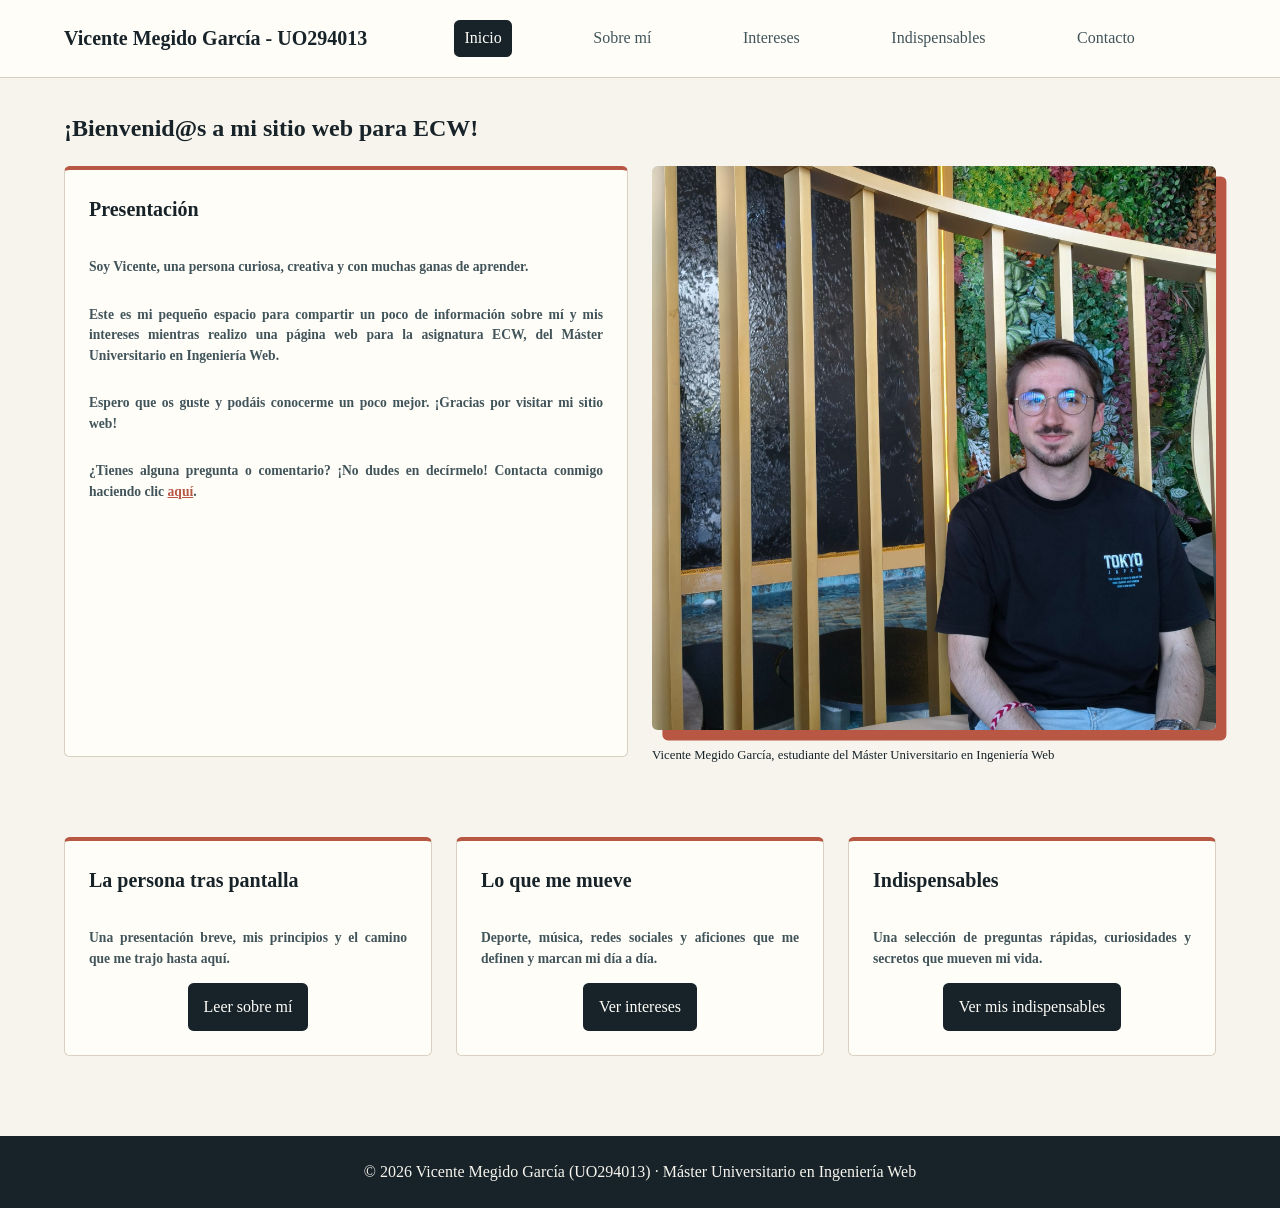
==== index.html @ 80faa1dd "first commit" ====
<!DOCTYPE html>
<html lang="es">
    <head>
        <meta charset="utf-8">
        <meta name="author" content="Vicente Megido García (UO294013)">
        <meta name="description" content="Sitio web personal de UO294013, estudiante del Máster Universitario en Ingeniería Web.">
        <meta name="keywords" content="ingeniería web, portfolio, sitio personal">
        <meta name="viewport" content="width=device-width, initial-scale=1.0">
        <title>Inicio | Vicente Megido García</title>
        <link rel="icon" type="image/x-icon" href="multimedia/favicon.ico">
        <link rel="stylesheet" href="estilos/layout.css">
        <link rel="stylesheet" href="estilos/estilo.css">
    </head>
    <body>
        <header>
            <h1>Vicente Megido García - UO294013</h1>
            <nav aria-label="Navegación principal">
                <a href="index.html" aria-current="page">Inicio</a>
                <a href="sobre-mi.html">Sobre mí</a>
                <a href="intereses.html">Intereses</a>
                <a href="indispensables.html">Indispensables</a>
                <a href="contacto.html">Contacto</a>
            </nav>
        </header>
        <main>
            <h2>¡Bienvenid@s a mi sitio web para ECW!</h2>
            <section aria-label="Presentación">
                <article>
                    <h3>Presentación</h3>
                    <p>Soy Vicente, una persona curiosa, creativa y con muchas ganas de aprender.</p>
                    <p>Este es mi pequeño espacio para compartir un poco de información sobre mí y mis intereses mientras realizo una página web para la asignatura ECW, del Máster Universitario en Ingeniería Web.</p>
                    <p>Espero que os guste y podáis conocerme un poco mejor. ¡Gracias por visitar mi sitio web!</p>
                    <p>¿Tienes alguna pregunta o comentario? ¡No dudes en decírmelo! Contacta conmigo haciendo clic <a href="contacto.html">aquí</a>.</p>
                </article>
                <figure>
                    <img src="multimedia/vicente.jpg" alt="Yo, Vicente Megido García, creador de este sitio web">
                    <figcaption>Vicente Megido García, estudiante del Máster Universitario en Ingeniería Web</figcaption>
                </figure>
            </section>
            <section aria-label="Secciones del sitio">
                <article>
                    <h3>La persona tras pantalla</h3>
                    <p>Una presentación breve, mis principios y el camino que me trajo hasta aquí.</p>
                    <a href="sobre-mi.html">Leer sobre mí</a>
                </article>
                <article>
                    <h3>Lo que me mueve</h3>
                    <p>Deporte, música, redes sociales y aficiones que me definen y marcan mi día a día.</p>
                    <a href="intereses.html">Ver intereses</a>
                </article>
                <article>
                    <h3>Indispensables</h3>
                    <p>Una selección de preguntas rápidas, curiosidades y secretos que mueven mi vida.</p>
                    <a href="indispensables.html">Ver mis indispensables</a>
                </article>
            </section>
        </main>
        <footer>
            <p>&copy; 2026 Vicente Megido García (UO294013) · Máster Universitario en Ingeniería Web</p>
        </footer>
    </body>
</html>
---- estilos/layout.css ----
/*
 * Estructura de mi sitio personal.
 * HTML5 + CSS3 puro. 
 * Se utiliza Flexbox para los flujos de una dimensión.
 * Las medidas de tamaño y espacio son relativas: rem, % y fr.
*/

/* Especificidad 000 | 001 | 001 */
*,
*::before,
*::after {
    box-sizing: border-box;
}

/* Especificidad 001 */
html {
    min-width: 20rem;
}

/* Especificidad 001 */
body {
    display: flex;
    flex-direction: column;
    min-height: 100vh;
}

/* Especificidad 002 */
body > header {
    display: flex;
    flex-wrap: wrap;
    align-items: center;
    justify-content: space-evenly;
}

/* Especificidad 003 */
body > header nav {
    display: flex;
    flex: 1 1 30rem;
    flex-wrap: wrap;
    justify-content: space-evenly;
}

/* Especificidad 002 */
nav a {
    display: block;
}

/* Especificidad 001 | 001 | 001 */
h1,
h2,
h3 {
    justify-self: center;
}

/* Especificidad 011 */
ul[aria-label] {
    display: flex;
    flex-wrap: wrap;
}

/* Especificidad 004 */
body > header nav ul {
    display: flex;
    flex-wrap: wrap;
    justify-content: flex-end;
}

/* Especificidad 001 */
main {
    flex: 1;
    width: min(100% - 2rem, 72rem);
}

/* Especificidad 002 */
main > section {
    display: flex;
    flex-wrap: wrap;
    align-items: stretch;
}

/* Especificidad 003 | 003 */
main > section > article,
main > section > figure {
    flex: 1 1 18rem;
    min-width: 0;
}

/* Especificidad 011 */
ul[aria-label] {
    justify-content: space-evenly;
}

/* Especificidad 001 */
label {
    display: block;
}

/* Especificidad 002 */
figure img {
    width: 100%;
}

/* Especificidad 001 */
figcaption {
    justify-self: center;
}

/* Especificidad 001 | 001 */
input,
textarea {
    width: 100%;
    max-height: 20rem;
}

/* Especificidad 001 */
textarea {
    min-height: 9rem;
}

/* Especificidad 003 */
main > section > article {
    display: flex;
    flex-direction: column;
}

/* Especificidad 004 */
main > section > article > a,
button {
    display: inline-block;
    align-self: center;
}

/* Especificidad 004 */
main > section > article > p {
    text-align: justify;
}

/* Especificidad 001 | 001 */
img,
video {
    display: block;
    max-width: 100%;
    height: auto;
}

/* Especificidad 001 */
video,
audio {
    width: 100%;
}

/* Especificidad 001 */
form {
    display: flex;
    flex-direction: column;
    flex-wrap: wrap;
}

/* Especificidad 002 */
form > p {
    flex: 1 1 18rem;
}

/* Especificidad 012 */
form > p:last-child {
    flex-basis: 100%;
}

/* Especificidad 001 */
footer {
    display: flex;
    justify-content: center;
}
---- estilos/estilo.css ----
/*
 * Tema común del sitio personal.
 * Paleta: tinta #172329 sobre papel #f7f4ed (contraste aproximado 13:1).
 * No se utilizan clases ni identificadores: la cascada parte de HTML5.
*/

/* Especificidad 010 */
:root {
    --tinta: #172329;
    --texto-secundario: #41545a;
    --papel: #f7f4ed;
    --blanco: #fffdf8;
    --coral: #b75744;
    --borde: #d8d0c1;
    --espacio: 1.5rem;
    --radio: .35rem;
}

/* Especificidad 001 */
html {
    font-size: 100%;
    scroll-behavior: smooth;
}

/* Especificidad 001 */
body {
    margin: 0;
    background: var(--papel);
    color: var(--tinta);
    font-family: Georgia, "Times New Roman", sans-serif;
    line-height: 1.5;
}

/* Especificidad 001 */
a {
    color: var(--coral);
    background: var(--blanco);
}

/* Especificidad 011 */
a:hover {
    color: var(--tinta);
    background: var(--blanco);
}

/* Especificidad 002 */
body > header {
    gap: 1rem;
    padding: 1.25rem max(1rem, calc((100% - 72rem) / 2));
    border-bottom: 1px solid var(--borde);
    background: var(--blanco);
    color: var(--tinta);
}

/* Especificidad 003 */
body > header h1 {
    margin: 0;
    font-size: clamp(1rem, 1.25rem, 1.75rem);
}

/* Especificidad 004 */
body > header h1 a {
    color: var(--tinta);
    background-color: var(--blanco);
    text-decoration: none;
}

/* Especificidad 004 */
body > header nav ul {
    gap: .5rem;
    margin: 0;
    padding: 0;
    list-style: none;
}

/* Especificidad 002 */
nav a {
    padding: .4rem .65rem;
    border-radius: var(--radio);
    color: var(--texto-secundario);
    background: var(--blanco);
    text-decoration: none;
}

/* Especificidad 012 | 012 | 012 */
nav a:hover,
nav a:focus-visible,
nav a[aria-current="page"] {
    background: var(--tinta);
    color: var(--blanco);
}

/* Especificidad 001 | 001 | 001 */
h1,
h2,
h3 {
    line-height: 1.5;
}

/* Especificidad 001 */
main {
    margin-inline: auto;
    padding-block: 2rem 3rem;
}

/* Especificidad 002 */
main > h1 {
    margin-block: 0 2rem;
    font-size: clamp(1.75rem, 2rem, 2.5rem);
}

/* Especificidad 001 */
h2 {
    margin-top: 0;
    font-size: clamp(1.25rem, 1.5rem, 2rem);
}

/* Especificidad 001 */
h3 {
    margin-top: 0;
    font-size: 1.25rem;
}

/* Especificidad 002 */
main > section {
    gap: 1.5rem;
}

/* Especificidad 003 */
main > section + section {
    margin-top: 3rem;
}

/* Especificidad 004 */
main > section > article > a {
    margin-top: auto;
}

/* Especificidad 004 */
main > section > article > p {
    color: var(--texto-secundario);
    background: var(--blanco);
    font-size: .85rem;
    font-weight: 700;
}

/* Especificidad 001 */
figure {
    margin: 0;
}

/* Especificidad 002 | 001 */
figure img,
video {
    border-radius: var(--radio);
    box-shadow: .65rem .65rem 0 var(--coral);
}

/* Especificidad 001 */
figcaption {
    margin-top: 1rem;
    margin-bottom: 1.5rem;
    font-size: .8rem;
}

/* Especificidad 003 */
main > section > article {
    margin-bottom: 2rem;
    padding: var(--espacio);
    border-left: 1px solid var(--borde);
    border-right: 1px solid var(--borde);
    border-bottom: 1px solid var(--borde);
    border-top: .3rem solid var(--coral);
    border-radius: var(--radio);
    background: var(--blanco);
    color: var(--tinta);
}

/* Especificidad 004 | 001 */
main > section > article > a,
button {
    padding: .75rem 1rem;
    border: 0;
    border-radius: var(--radio);
    background: var(--tinta);
    color: var(--blanco);
    font: inherit;
    text-decoration: none;
    cursor: pointer;
}

/* Especificidad 014 | 014 | 011 | 011 */
main > section > article > a:hover,
main > section > article > a:focus-visible,
button:hover,
button:focus-visible {
    background: var(--coral);
    color: var(--tinta);
}

/* Especificidad 011 */
ul[aria-label] {
    gap: .5rem;
    padding: 0;
    list-style: none;
}

/* Especificidad 012 */
ul[aria-label] li {
    padding: .25rem .6rem;
    border: 1px solid var(--tinta);
    border-radius: 99rem;
    font-size: .9rem;
}

/* Especificidad 001 */
form {
    margin-bottom: 2rem;
    padding: var(--espacio);
    border: 1px solid var(--borde);
    border-radius: var(--radio);
    background: var(--blanco);
    color: var(--tinta);
    gap: 1rem;
}

/* Especificidad 002 */
form > p {
    margin: 0;
}

/* Especificidad 001 */
label {
    font-weight: 700;
}

/* Especificidad 001 | 001 */
input,
textarea {
    margin-top: .35rem;
    padding: .75rem;
    border: 1px solid var(--borde);
    border-radius: var(--radio);
    background: var(--blanco);
    color: var(--tinta);
    font: inherit;
}

/* Especificidad 001 */
textarea {
    resize: vertical;
}

/* Especificidad 001 */
footer {
    margin-top: auto;
    padding: 1.5rem max(1rem, calc((100% - 72rem) / 2));
    background: var(--tinta);
    color: var(--papel);
}

/* Especificidad 002 */
footer p {
    margin: 0;
}

/* Especificidad 010 */
:focus-visible {
    outline: .2rem solid var(--coral);
    outline-offset: .2rem;
}
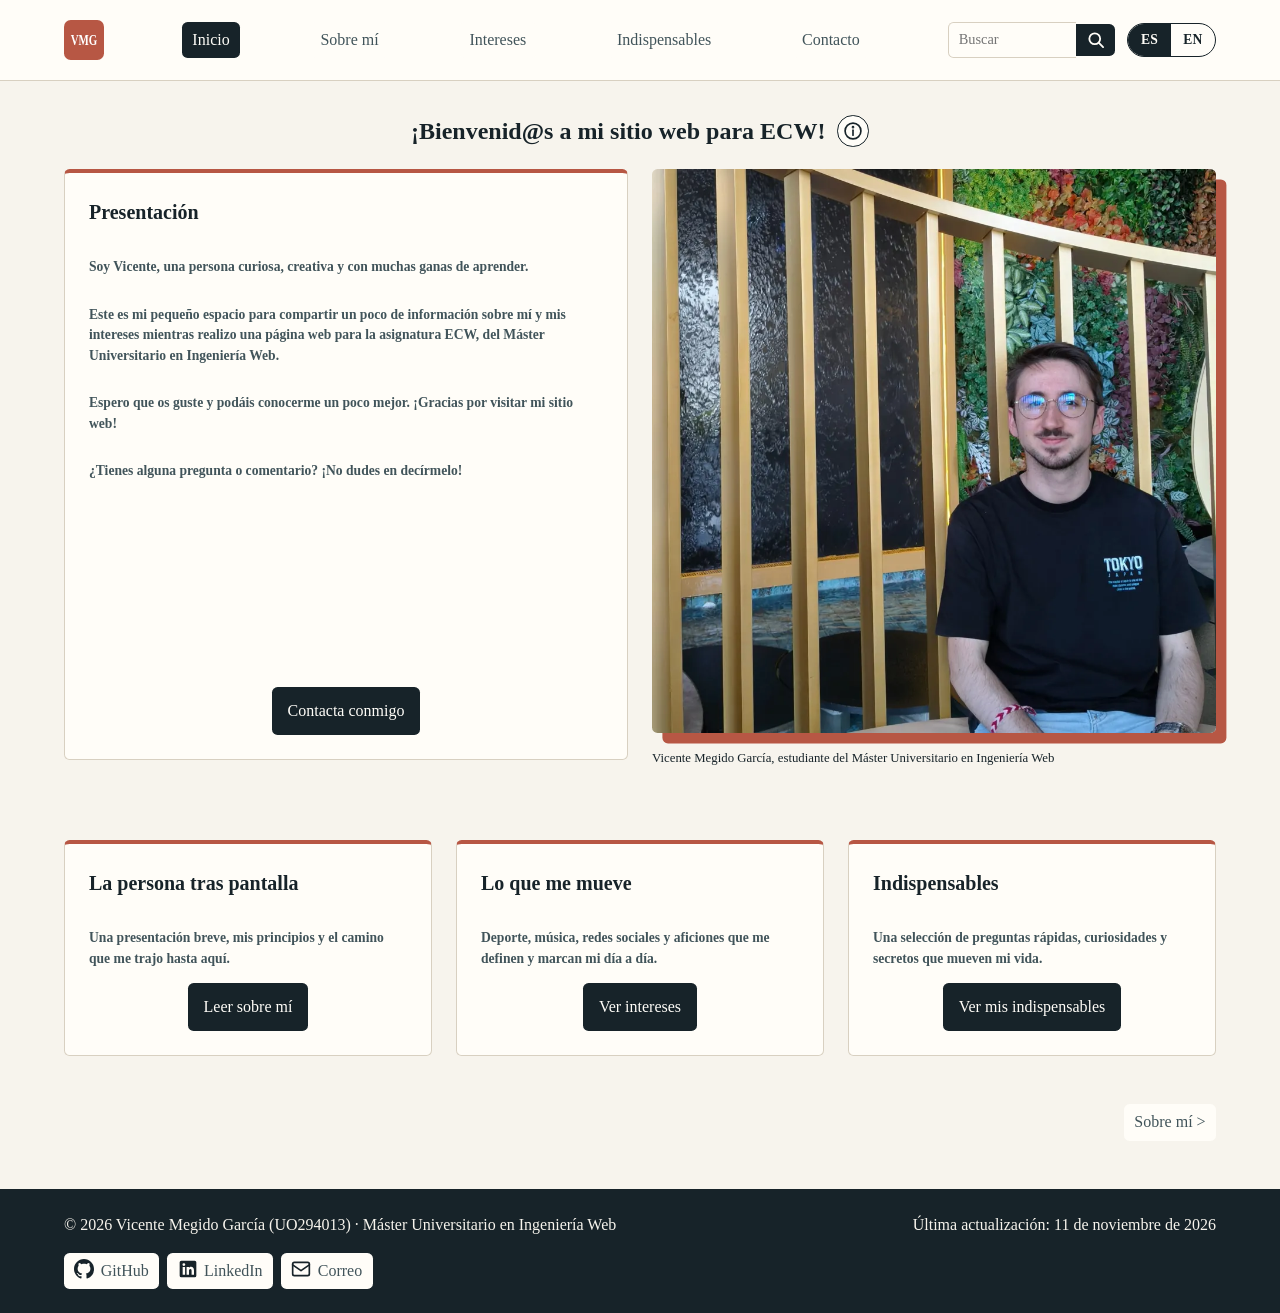
==== commit 33c1fa0d: "Añadida nueva funcionalidad para tanda 2. Ahora se usa JavaScript también. Entre los cambios princip" ====
--- a/index.html
+++ b/index.html
@@ -3,60 +3,100 @@
     <head>
         <meta charset="utf-8">
         <meta name="author" content="Vicente Megido García (UO294013)">
-        <meta name="description" content="Sitio web personal de UO294013, estudiante del Máster Universitario en Ingeniería Web.">
+        <meta name="description" content="Sitio web personal de UO294013, estudiante del Máster Universitario en Ingeniería Web." data-i18n-content="index.descripcion">
         <meta name="keywords" content="ingeniería web, portfolio, sitio personal">
         <meta name="viewport" content="width=device-width, initial-scale=1.0">
-        <title>Inicio | Vicente Megido García</title>
+        <title data-i18n="index.titulo">Inicio | Vicente Megido García</title>
         <link rel="icon" type="image/x-icon" href="multimedia/favicon.ico">
         <link rel="stylesheet" href="estilos/layout.css">
         <link rel="stylesheet" href="estilos/estilo.css">
+        <noscript><link rel="stylesheet" href="estilos/sin-js.css"></noscript>
+        <script src="scripts/textos.js" defer></script>
+        <script src="scripts/menu.js" defer></script>
+        <script src="scripts/idioma.js" defer></script>
+        <script src="scripts/ayuda.js" defer></script>
     </head>
     <body>
-        <header>
-            <h1>Vicente Megido García - UO294013</h1>
-            <nav aria-label="Navegación principal">
-                <a href="index.html" aria-current="page">Inicio</a>
-                <a href="sobre-mi.html">Sobre mí</a>
-                <a href="intereses.html">Intereses</a>
-                <a href="indispensables.html">Indispensables</a>
-                <a href="contacto.html">Contacto</a>
+        <header data-menu="cerrado">
+            <a href="index.html"><img src="multimedia/logo.svg" width="40" height="40" alt="Vicente Megido García - Inicio" data-i18n-alt="menu.logo"></a>
+            <button type="button" aria-expanded="false" aria-label="Menú" data-i18n-aria-label="menu.etiqueta" hidden><img src="multimedia/menu.svg" width="24" height="24" alt=""></button>
+            <nav aria-label="Navegación principal" data-i18n-aria-label="nav.principal">
+                <ul>
+                    <li><a href="index.html" aria-current="page" data-i18n="nav.inicio">Inicio</a></li>
+                    <li><a href="sobre-mi.html" data-i18n="nav.sobre-mi">Sobre mí</a></li>
+                    <li><a href="intereses.html" data-i18n="nav.intereses">Intereses</a></li>
+                    <li><a href="indispensables.html" data-i18n="nav.indispensables">Indispensables</a></li>
+                    <li><a href="contacto.html" data-i18n="nav.contacto">Contacto</a></li>
+                </ul>
             </nav>
+            <search>
+                <form action="buscar.html">
+                    <input type="search" name="q" required placeholder="Buscar" aria-label="Buscar" data-i18n-placeholder="buscar.placeholder" data-i18n-aria-label="buscar.placeholder">
+                    <button type="submit" aria-label="Buscar" data-i18n-aria-label="buscar.boton"><img src="multimedia/buscar.svg" width="20" height="20" alt=""></button>
+                </form>
+            </search>
+            <fieldset aria-label="Idioma" data-i18n-aria-label="idioma.etiqueta" hidden>
+                <label><input type="radio" name="idioma" value="es" aria-label="Español" checked><span>ES</span></label>
+                <label><input type="radio" name="idioma" value="en" aria-label="English"><span>EN</span></label>
+            </fieldset>
         </header>
         <main>
-            <h2>¡Bienvenid@s a mi sitio web para ECW!</h2>
-            <section aria-label="Presentación">
+            <header>
+                <h1 data-i18n="index.bienvenida">¡Bienvenid@s a mi sitio web para ECW!</h1>
+                <button type="button" aria-label="Ayuda sobre esta sección" data-i18n-aria-label="ayuda.abrir" hidden><img src="multimedia/info.svg" width="20" height="20" alt=""></button>
+                <dialog aria-label="Ayuda" data-i18n-aria-label="ayuda.titulo">
+                    <h2 data-i18n="ayuda.titulo">Ayuda</h2>
+                    <p data-i18n="ayuda.index">Esta es la portada. Desde aquí puedes leer una breve presentación y entrar en cada sección con las tarjetas o con el menú superior.</p>
+                    <form method="dialog">
+                        <button data-i18n="ayuda.cerrar">Cerrar</button>
+                    </form>
+                </dialog>
+            </header>
+            <section aria-label="Presentación" data-i18n-aria-label="index.sec-presentacion">
                 <article>
-                    <h3>Presentación</h3>
-                    <p>Soy Vicente, una persona curiosa, creativa y con muchas ganas de aprender.</p>
-                    <p>Este es mi pequeño espacio para compartir un poco de información sobre mí y mis intereses mientras realizo una página web para la asignatura ECW, del Máster Universitario en Ingeniería Web.</p>
-                    <p>Espero que os guste y podáis conocerme un poco mejor. ¡Gracias por visitar mi sitio web!</p>
-                    <p>¿Tienes alguna pregunta o comentario? ¡No dudes en decírmelo! Contacta conmigo haciendo clic <a href="contacto.html">aquí</a>.</p>
+                    <h2 data-i18n="index.presentacion.titulo">Presentación</h2>
+                    <p data-i18n="index.presentacion.p1">Soy Vicente, una persona curiosa, creativa y con muchas ganas de aprender.</p>
+                    <p data-i18n="index.presentacion.p2">Este es mi pequeño espacio para compartir un poco de información sobre mí y mis intereses mientras realizo una página web para la asignatura ECW, del Máster Universitario en Ingeniería Web.</p>
+                    <p data-i18n="index.presentacion.p3">Espero que os guste y podáis conocerme un poco mejor. ¡Gracias por visitar mi sitio web!</p>
+                    <p data-i18n="index.presentacion.p4">¿Tienes alguna pregunta o comentario? ¡No dudes en decírmelo!</p>
+                    <a href="contacto.html" data-i18n="index.presentacion.enlace">Contacta conmigo</a>
                 </article>
                 <figure>
-                    <img src="multimedia/vicente.jpg" alt="Yo, Vicente Megido García, creador de este sitio web">
-                    <figcaption>Vicente Megido García, estudiante del Máster Universitario en Ingeniería Web</figcaption>
+                    <img src="multimedia/vicente.webp" width="960" height="960" alt="Yo, Vicente Megido García, creador de este sitio web" data-i18n-alt="index.foto.alt">
+                    <figcaption data-i18n="index.foto.pie">Vicente Megido García, estudiante del Máster Universitario en Ingeniería Web</figcaption>
                 </figure>
             </section>
-            <section aria-label="Secciones del sitio">
+            <section aria-label="Secciones del sitio" data-i18n-aria-label="index.sec-secciones">
                 <article>
-                    <h3>La persona tras pantalla</h3>
-                    <p>Una presentación breve, mis principios y el camino que me trajo hasta aquí.</p>
-                    <a href="sobre-mi.html">Leer sobre mí</a>
+                    <h2 data-i18n="index.sobre-mi.titulo">La persona tras pantalla</h2>
+                    <p data-i18n="index.sobre-mi.texto">Una presentación breve, mis principios y el camino que me trajo hasta aquí.</p>
+                    <a href="sobre-mi.html" data-i18n="index.sobre-mi.enlace">Leer sobre mí</a>
                 </article>
                 <article>
-                    <h3>Lo que me mueve</h3>
-                    <p>Deporte, música, redes sociales y aficiones que me definen y marcan mi día a día.</p>
-                    <a href="intereses.html">Ver intereses</a>
+                    <h2 data-i18n="index.intereses.titulo">Lo que me mueve</h2>
+                    <p data-i18n="index.intereses.texto">Deporte, música, redes sociales y aficiones que me definen y marcan mi día a día.</p>
+                    <a href="intereses.html" data-i18n="index.intereses.enlace">Ver intereses</a>
                 </article>
                 <article>
-                    <h3>Indispensables</h3>
-                    <p>Una selección de preguntas rápidas, curiosidades y secretos que mueven mi vida.</p>
-                    <a href="indispensables.html">Ver mis indispensables</a>
+                    <h2 data-i18n="index.indispensables.titulo">Indispensables</h2>
+                    <p data-i18n="index.indispensables.texto">Una selección de preguntas rápidas, curiosidades y secretos que mueven mi vida.</p>
+                    <a href="indispensables.html" data-i18n="index.indispensables.enlace">Ver mis indispensables</a>
                 </article>
             </section>
+            <nav aria-label="Páginas anterior y siguiente" data-i18n-aria-label="nav.paginas">
+                <a rel="next" href="sobre-mi.html" data-i18n="nav.sobre-mi">Sobre mí</a>
+            </nav>
         </main>
         <footer>
-            <p>&copy; 2026 Vicente Megido García (UO294013) · Máster Universitario en Ingeniería Web</p>
+            <p data-i18n="pie.copyright">© 2026 Vicente Megido García (UO294013) · Máster Universitario en Ingeniería Web</p>
+            <p><span data-i18n="pie.actualizacion">Última actualización:</span> <time datetime="2026-11-11">11 de noviembre de 2026</time></p>
+            <nav aria-label="Redes sociales y correo" data-i18n-aria-label="pie.redes">
+                <ul>
+                    <li><a href="https://github.com/VicenteMG04" target="_blank" rel="noopener noreferrer"><img src="multimedia/github.svg" width="20" height="20" alt="">GitHub</a></li>
+                    <li><a href="https://www.linkedin.com/in/vicente-megido-garc%C3%ADa-9a67a934b/" target="_blank" rel="noopener noreferrer"><img src="multimedia/linkedin.svg" width="20" height="20" alt="">LinkedIn</a></li>
+                    <li><a href="mailto:vicentemegidogarcia@gmail.com"><img src="multimedia/correo.svg" width="20" height="20" alt=""><span data-i18n="pie.correo">Correo</span></a></li>
+                </ul>
+            </nav>
         </footer>
     </body>
 </html>
--- a/estilos/layout.css
+++ b/estilos/layout.css
@@ -1,6 +1,6 @@
 /*
  * Estructura de mi sitio personal.
- * HTML5 + CSS3 puro. 
+ * HTML5 + CSS3 puro.
  * Se utiliza Flexbox para los flujos de una dimensión.
  * Las medidas de tamaño y espacio son relativas: rem, % y fr.
 */
@@ -24,20 +24,106 @@
     min-height: 100vh;
 }
 
+/* Especificidad 010: los elementos ocultos con el atributo hidden no deben mostrarse nunca */
+[hidden] {
+    display: none;
+}
+
 /* Especificidad 002 */
 body > header {
     display: flex;
     flex-wrap: wrap;
     align-items: center;
+    justify-content: space-between;
+}
+
+/* Especificidad 003: logotipo y nombre del sitio */
+body > header > a {
+    display: flex;
+    align-items: center;
+}
+
+/* Especificidad 003: botón que abre y cierra el menú en pantallas pequeñas */
+body > header > button {
+    display: inline-flex;
+    margin-left: auto;
+}
+
+/* Especificidad 013: sin JavaScript el botón no existe y el menú se ve completo */
+body > header > button[hidden] {
+    display: none;
+}
+
+/* Especificidad 003 */
+body > header nav {
+    flex: 1 1 auto;
+}
+
+/* Especificidad 004 */
+body > header nav ul {
+    display: flex;
+    flex-wrap: wrap;
     justify-content: space-evenly;
 }
 
 /* Especificidad 003 */
-body > header nav {
-    display: flex;
-    flex: 1 1 30rem;
-    flex-wrap: wrap;
-    justify-content: space-evenly;
+body > header search {
+    flex: 0 1 auto;
+}
+
+/* Especificidad 004 */
+body > header search form {
+    display: flex;
+    align-items: stretch;
+}
+
+/* Especificidad 003: interruptor de idioma en forma de píldora */
+body > header fieldset {
+    display: inline-flex;
+    overflow: hidden;
+}
+
+/* Especificidad 014: sin JavaScript el interruptor no se ve, pero conserva su espacio para evitar saltos de diseño */
+body > header fieldset[hidden] {
+    display: inline-flex;
+    visibility: hidden;
+}
+
+/* Especificidad 004 */
+body > header fieldset label {
+    position: relative;
+}
+
+/* Especificidad 004: el botón de radio real queda superpuesto e invisible (sigue siendo accesible) */
+body > header fieldset input {
+    position: absolute;
+    inset: 0;
+    width: 100%;
+    margin: 0;
+    opacity: 0;
+}
+
+/* Especificidad 005 */
+body > header fieldset label span {
+    display: block;
+}
+
+/* Especificidad 002: cabecera de cada título principal con su botón de ayuda */
+main > header {
+    display: flex;
+    align-items: center;
+    justify-content: center;
+}
+
+/* Especificidad 003: el botón de ayuda no se encoge ni salta de línea */
+main > header > button {
+    flex-shrink: 0;
+}
+
+/* Especificidad 003 */
+main > header > button[hidden] {
+    display: inline-block;
+    visibility: hidden;
 }
 
 /* Especificidad 002 */
@@ -56,13 +142,7 @@
 ul[aria-label] {
     display: flex;
     flex-wrap: wrap;
-}
-
-/* Especificidad 004 */
-body > header nav ul {
-    display: flex;
-    flex-wrap: wrap;
-    justify-content: flex-end;
+    justify-content: space-evenly;
 }
 
 /* Especificidad 001 */
@@ -78,21 +158,34 @@
     align-items: stretch;
 }
 
-/* Especificidad 003 | 003 */
+/* Especificidad 003 | 003 | 003 */
 main > section > article,
-main > section > figure {
+main > section > figure,
+main > section > form {
     flex: 1 1 18rem;
     min-width: 0;
 }
 
-/* Especificidad 011 */
-ul[aria-label] {
-    justify-content: space-evenly;
+/* Especificidad 002 */
+main > nav {
+    display: flex;
+    flex-wrap: wrap;
+    justify-content: space-between;
+}
+
+/* Especificidad 012: si solo hay enlace "siguiente", se alinea a la derecha */
+main > nav a[rel="next"] {
+    margin-left: auto;
 }
 
 /* Especificidad 001 */
 label {
     display: block;
+}
+
+/* Especificidad 001 */
+figcaption {
+    justify-self: center;
 }
 
 /* Especificidad 002 */
@@ -100,9 +193,18 @@
     width: 100%;
 }
 
-/* Especificidad 001 */
-figcaption {
-    justify-self: center;
+/* Especificidad 004: en las tarjetas de intereses todas las fotos tienen la misma proporción */
+main > section > article > figure img {
+    aspect-ratio: 4 / 3;
+    object-fit: cover;
+}
+
+/* Especificidad 002: icono decorativo dentro de un enlace */
+a > img {
+    display: inline-block;
+    width: 1.25rem;
+    height: 1.25rem;
+    vertical-align: text-bottom;
 }
 
 /* Especificidad 001 | 001 */
@@ -112,6 +214,11 @@
     max-height: 20rem;
 }
 
+/* Especificidad 003 */
+body > header search input {
+    width: 8rem;
+}
+
 /* Especificidad 001 */
 textarea {
     min-height: 9rem;
@@ -123,18 +230,13 @@
     flex-direction: column;
 }
 
-/* Especificidad 004 */
+/* Especificidad 004 | 001 */
 main > section > article > a,
 button {
     display: inline-block;
     align-self: center;
 }
 
-/* Especificidad 004 */
-main > section > article > p {
-    text-align: justify;
-}
-
 /* Especificidad 001 | 001 */
 img,
 video {
@@ -143,31 +245,75 @@
     height: auto;
 }
 
-/* Especificidad 001 */
+/* Especificidad 001 | 001 */
 video,
 audio {
     width: 100%;
 }
 
-/* Especificidad 001 */
-form {
+/* Especificidad 003 */
+main > section > form {
     display: flex;
     flex-direction: column;
-    flex-wrap: wrap;
-}
-
-/* Especificidad 002 */
-form > p {
-    flex: 1 1 18rem;
-}
-
-/* Especificidad 012 */
-form > p:last-child {
-    flex-basis: 100%;
+}
+
+/* Especificidad 004: se reserva la altura del mensaje de resultados para evitar saltos de diseño */
+main > section > article > output {
+    display: block;
+    min-height: 1.5rem;
+}
+
+/* Especificidad 003 */
+main > section > article > ol {
+    padding-left: 1.25rem;
 }
 
 /* Especificidad 001 */
 footer {
     display: flex;
-    justify-content: center;
-}
+    flex-wrap: wrap;
+    align-items: center;
+    justify-content: space-between;
+}
+
+/* Especificidad 003 */
+footer nav ul {
+    display: flex;
+    flex-wrap: wrap;
+}
+
+/* Especificidad 002 | Pantallas anchas: el menú permanece visible al desplazarse y no hace falta el botón */
+@media (min-width: 48rem) {
+    body > header {
+        position: sticky;
+        top: 0;
+        z-index: 1;
+    }
+
+    body > header > button {
+        display: none;
+    }
+}
+
+/* Pantallas pequeñas: navegación, buscador e idioma se apilan y se pliegan tras el botón de menú */
+@media (max-width: 47.99rem) {
+    body > header nav,
+    body > header search {
+        flex: 1 1 100%;
+    }
+
+    body > header nav ul {
+        flex-direction: column;
+    }
+
+    body > header search form input {
+        flex: 1;
+        width: auto;
+    }
+
+    body > header[data-menu="cerrado"] > nav,
+    body > header[data-menu="cerrado"] > search,
+    body > header[data-menu="cerrado"] > fieldset {
+        display: none;
+    }
+}
--- a/estilos/estilo.css
+++ b/estilos/estilo.css
@@ -19,7 +19,13 @@
 /* Especificidad 001 */
 html {
     font-size: 100%;
-    scroll-behavior: smooth;
+}
+
+/* Especificidad 001 | Solo se anima el desplazamiento si el usuario no pide reducir movimiento */
+@media (prefers-reduced-motion: no-preference) {
+    html {
+        scroll-behavior: smooth;
+    }
 }
 
 /* Especificidad 001 */
@@ -27,7 +33,7 @@
     margin: 0;
     background: var(--papel);
     color: var(--tinta);
-    font-family: Georgia, "Times New Roman", sans-serif;
+    font-family: Georgia, "Times New Roman", serif;
     line-height: 1.5;
 }
 
@@ -45,32 +51,167 @@
 
 /* Especificidad 002 */
 body > header {
-    gap: 1rem;
+    gap: .75rem;
     padding: 1.25rem max(1rem, calc((100% - 72rem) / 2));
     border-bottom: 1px solid var(--borde);
     background: var(--blanco);
     color: var(--tinta);
 }
 
-/* Especificidad 003 */
-body > header h1 {
-    margin: 0;
-    font-size: clamp(1rem, 1.25rem, 1.75rem);
-}
-
-/* Especificidad 004 */
-body > header h1 a {
-    color: var(--tinta);
-    background-color: var(--blanco);
-    text-decoration: none;
+/* Especificidad 003 | Logotipo: enlace a la portada */
+body > header > a {
+    background: var(--blanco);
+}
+
+/* Especificidad 004 */
+body > header > a > img {
+    width: 2.5rem;
+    height: 2.5rem;
+    margin-right: 0;
+}
+
+/* Especificidad 003 | Botón de menú (hamburguesa) */
+body > header > button {
+    padding: .4rem;
+    border: 1px solid var(--tinta);
+    background: var(--blanco);
+}
+
+/* Especificidad 013 */
+body > header > button:hover,
+body > header > button:focus-visible {
+    border-color: var(--coral);
+    background: var(--papel);
 }
 
 /* Especificidad 004 */
 body > header nav ul {
-    gap: .5rem;
+    gap: .25rem;
     margin: 0;
     padding: 0;
     list-style: none;
+}
+
+/* Especificidad 004 | Botón de lupa del buscador */
+body > header search button {
+    padding: .4rem .6rem;
+    border-radius: 0 var(--radio) var(--radio) 0;
+}
+
+/* Especificidad 003 */
+body > header search input {
+    margin-top: 0;
+    padding: .4rem .6rem;
+    border-right: 0;
+    border-radius: var(--radio) 0 0 var(--radio);
+    font-size: .9rem;
+}
+
+/* Especificidad 014 | El foco del buscador se dibuja alrededor del conjunto campo + lupa, no solo del campo */
+body > header search input:focus-visible,
+body > header search button:focus-visible {
+    outline: none;
+}
+
+/* Especificidad 024 */
+body > header search form:focus-within {
+    border-radius: var(--radio);
+    outline: .2rem solid var(--coral);
+    outline-offset: .2rem;
+}
+
+/* Especificidad 003 | Interruptor de idioma ES / EN */
+body > header fieldset {
+    margin: 0;
+    padding: 0;
+    border: 1px solid var(--tinta);
+    border-radius: 99rem;
+    background: var(--blanco);
+    font-size: .85rem;
+    font-weight: 700;
+}
+
+/* Especificidad 005 */
+body > header fieldset label span {
+    padding: .35rem .8rem;
+    color: var(--tinta);
+    cursor: pointer;
+}
+
+/* Especificidad 006 | La opción activa se rellena; la tecla Tab muestra el foco sobre la píldora */
+body > header fieldset input:checked + span {
+    background: var(--tinta);
+    color: var(--blanco);
+}
+
+body > header fieldset input:focus-visible + span {
+    outline: .2rem solid var(--coral);
+    outline-offset: -.2rem;
+}
+
+/* Especificidad 002 | Título principal con botón de ayuda (i) */
+main > header {
+    gap: .75rem;
+}
+
+/* Especificidad 003 */
+main > header > button {
+    display: inline-flex;
+    padding: .3rem;
+    border: 1px solid var(--tinta);
+    border-radius: 50%;
+    background: var(--blanco);
+}
+
+/* Especificidad 013 */
+main > header > button:hover,
+main > header > button:focus-visible {
+    border-color: var(--coral);
+    background: var(--papel);
+}
+
+/* Especificidad 001 | Ventana de ayuda (diálogo nativo) */
+dialog {
+    max-width: min(32rem, calc(100% - 2rem));
+    padding: var(--espacio);
+    border: 1px solid var(--borde);
+    border-top: .3rem solid var(--coral);
+    border-radius: var(--radio);
+    background: var(--blanco);
+    color: var(--tinta);
+}
+
+/* Especificidad 011 */
+dialog::backdrop {
+    background: rgba(23, 35, 41, .55);
+}
+
+/* Especificidad 002 */
+dialog h2 {
+    margin-bottom: .5rem;
+}
+
+/* Especificidad 002 */
+dialog form {
+    text-align: right;
+}
+
+/* Especificidad 011 */
+mark {
+    background: var(--papel);
+    color: var(--tinta);
+    border-bottom: .15rem solid var(--coral);
+}
+
+/* Especificidad 003 */
+main > section > article > ol li {
+    margin-bottom: 1rem;
+}
+
+/* Especificidad 004 */
+main > section > article > ol p {
+    margin: .25rem 0 0;
+    color: var(--texto-secundario);
 }
 
 /* Especificidad 002 */
@@ -103,16 +244,29 @@
     padding-block: 2rem 3rem;
 }
 
-/* Especificidad 002 */
-main > h1 {
-    margin-block: 0 2rem;
-    font-size: clamp(1.75rem, 2rem, 2.5rem);
+/* Especificidad 001 */
+h1 {
+    margin-top: 0;
+    font-size: 1.5rem;
 }
 
 /* Especificidad 001 */
 h2 {
     margin-top: 0;
-    font-size: clamp(1.25rem, 1.5rem, 2rem);
+    font-size: 1.25rem;
+}
+
+/* Especificidad 003 | Títulos de bloque junto a su botón de ayuda: sin márgenes para que queden alineados */
+main > header > h1,
+main > header > h2 {
+    margin: 0;
+    font-size: 1.5rem;
+    text-align: center;
+}
+
+/* Especificidad 002 */
+main > header {
+    margin-bottom: 1.25rem;
 }
 
 /* Especificidad 001 */
@@ -131,6 +285,21 @@
     margin-top: 3rem;
 }
 
+/* Especificidad 002 */
+main > nav {
+    gap: 1rem;
+    margin-top: 1rem;
+}
+
+/* Especificidad 013 | 013: signos < y > decorativos que indican la dirección de los enlaces anterior/siguiente */
+main > nav a[rel="prev"]::before {
+    content: "<\00a0";
+}
+
+main > nav a[rel="next"]::after {
+    content: "\00a0>";
+}
+
 /* Especificidad 004 */
 main > section > article > a {
     margin-top: auto;
@@ -142,6 +311,55 @@
     background: var(--blanco);
     font-size: .85rem;
     font-weight: 700;
+}
+
+/* Especificidad 003 */
+main > section > article details {
+    padding-block: .75rem;
+    border-bottom: 1px solid var(--borde);
+}
+
+/* Especificidad 004 | Separación entre el vídeo y su descripción */
+main > section > article video + details {
+    margin-top: 1rem;
+}
+
+/* Especificidad 004 */
+main > section > article summary {
+    font-weight: 700;
+    cursor: pointer;
+}
+
+/* Especificidad 004 */
+main > section > article details > p {
+    margin-block: .5rem 0;
+    color: var(--texto-secundario);
+}
+
+/* Especificidad 001 | Aparición suave del diálogo de ayuda (solo si el usuario no pide reducir movimiento) */
+@media (prefers-reduced-motion: no-preference) {
+    dialog[open] {
+        animation: aparecer .3s ease-out;
+    }
+}
+
+@keyframes aparecer {
+    from {
+        opacity: 0;
+        transform: translateY(-.5rem);
+    }
+}
+
+/* Especificidad 003 */
+main > section > article dt {
+    margin-top: 1rem;
+    font-weight: 700;
+}
+
+/* Especificidad 003 */
+main > section > article dd {
+    margin-left: 0;
+    color: var(--texto-secundario);
 }
 
 /* Especificidad 001 */
@@ -195,7 +413,7 @@
 button:hover,
 button:focus-visible {
     background: var(--coral);
-    color: var(--tinta);
+    color: var(--blanco);
 }
 
 /* Especificidad 011 */
@@ -213,8 +431,8 @@
     font-size: .9rem;
 }
 
-/* Especificidad 001 */
-form {
+/* Especificidad 003 */
+main > section > form {
     margin-bottom: 2rem;
     padding: var(--espacio);
     border: 1px solid var(--borde);
@@ -224,9 +442,23 @@
     gap: 1rem;
 }
 
-/* Especificidad 002 */
-form > p {
-    margin: 0;
+/* Especificidad 004 */
+main > section > form > p {
+    margin: 0;
+    color: var(--texto-secundario);
+    font-size: .9rem;
+}
+
+/* Especificidad 004 | El aviso de envío solo se muestra cuando tiene contenido */
+main > section > form > output {
+    padding: .75rem;
+    border-left: .3rem solid var(--coral);
+    background: var(--papel);
+}
+
+/* Especificidad 014 */
+main > section > form > output:empty {
+    display: none;
 }
 
 /* Especificidad 001 */
@@ -251,8 +483,14 @@
     resize: vertical;
 }
 
+/* Especificidad 002 | Icono decorativo delante del texto del enlace */
+a > img {
+    margin-right: .4rem;
+}
+
 /* Especificidad 001 */
 footer {
+    gap: 1rem;
     margin-top: auto;
     padding: 1.5rem max(1rem, calc((100% - 72rem) / 2));
     background: var(--tinta);
@@ -264,8 +502,30 @@
     margin: 0;
 }
 
+/* Especificidad 003 */
+footer nav ul {
+    gap: .5rem;
+    margin: 0;
+    padding: 0;
+    list-style: none;
+}
+
+/* Especificidad 014 | 014: en el pie el fondo es oscuro, el estado activo usa coral */
+footer nav a:hover,
+footer nav a:focus-visible {
+    background: var(--coral);
+    color: var(--blanco);
+}
+
 /* Especificidad 010 */
 :focus-visible {
     outline: .2rem solid var(--coral);
     outline-offset: .2rem;
 }
+
+/* Especificidad 003 | Pantallas pequeñas: enlaces del menú con mayor área táctil */
+@media (max-width: 47.99rem) {
+    body > header nav a {
+        padding: .75rem;
+    }
+}
--- a/estilos/sin-js.css
+++ b/estilos/sin-js.css
@@ -0,0 +1,11 @@
+/*
+ * Solo se carga si el navegador no ejecuta JavaScript (<noscript>).
+ * En pantallas pequeñas el HTML parte con el menú plegado (data-menu="cerrado") para evitar saltos de diseño;
+ * sin JavaScript no habría botón para abrirlo, así que aquí se muestra siempre completo.
+*/
+
+/* Especificidad 023 */
+body > header[data-menu="cerrado"] > nav,
+body > header[data-menu="cerrado"] > search {
+    display: block;
+}
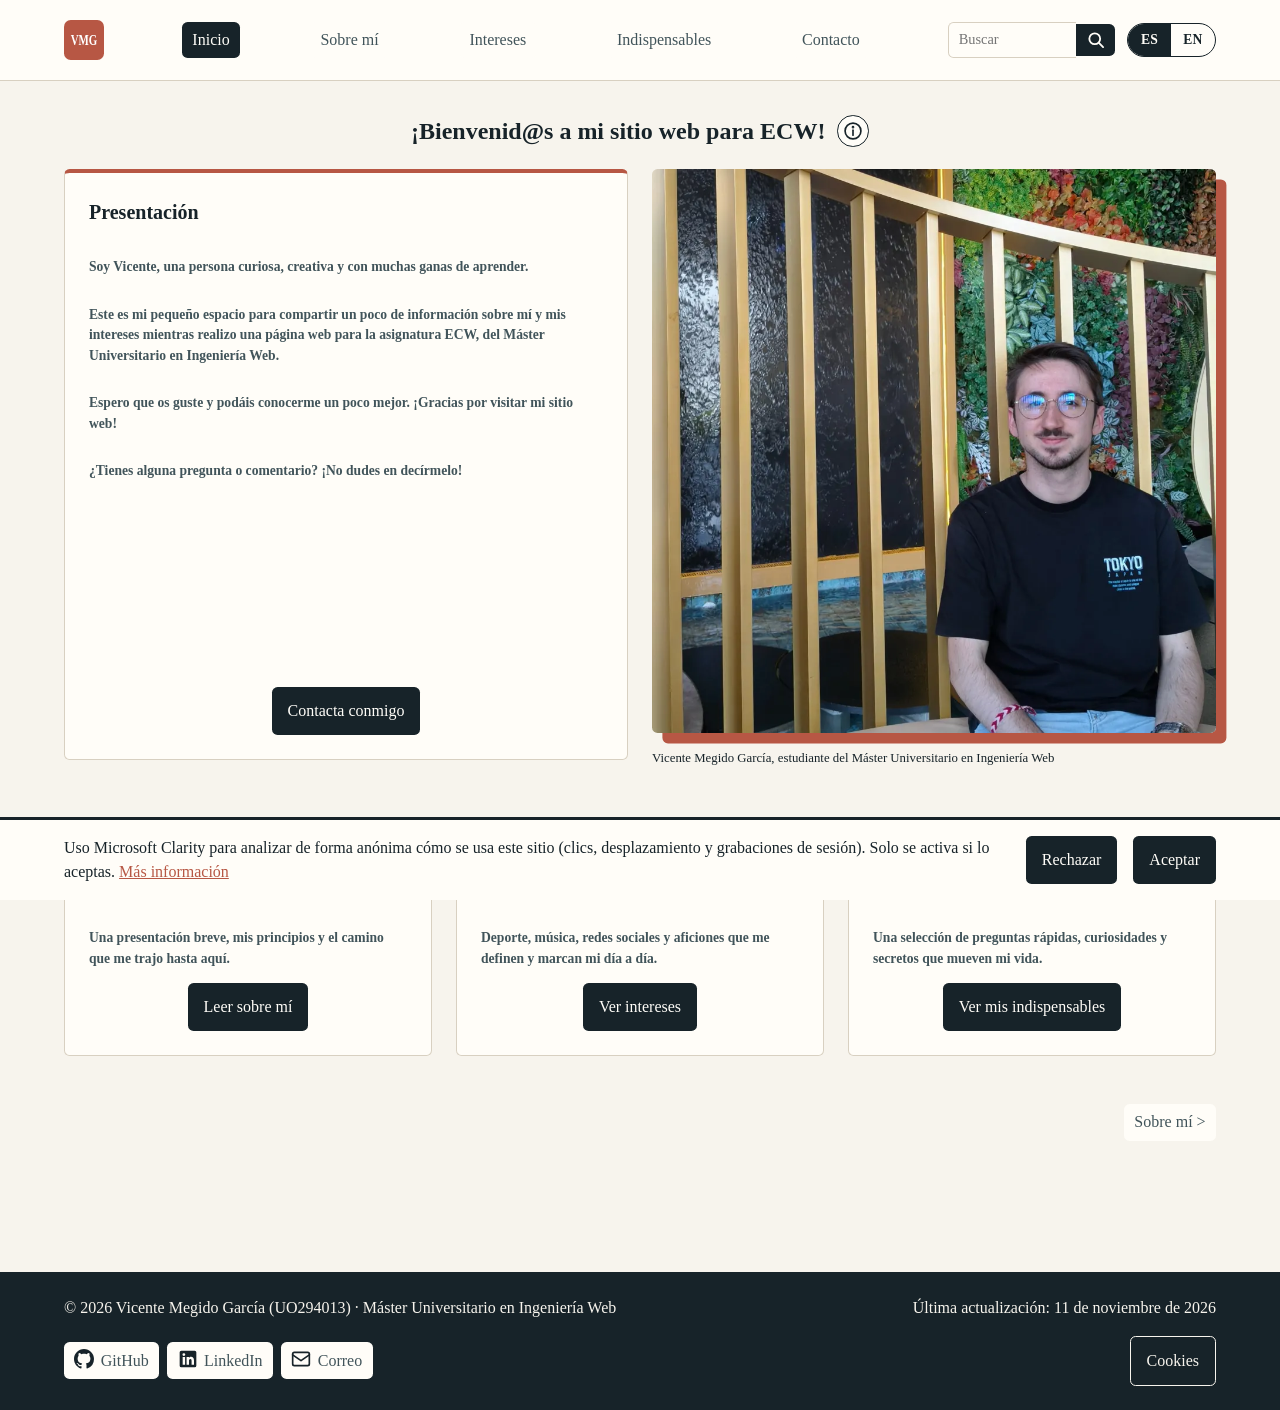
==== commit d38aa75a: "Añado diálogo avisando de la recogida de datos con clarity" ====
--- a/index.html
+++ b/index.html
@@ -12,6 +12,7 @@
         <link rel="stylesheet" href="estilos/estilo.css">
         <noscript><link rel="stylesheet" href="estilos/sin-js.css"></noscript>
         <script src="scripts/textos.js" defer></script>
+        <script src="scripts/cookies.js" defer></script>
         <script src="scripts/menu.js" defer></script>
         <script src="scripts/idioma.js" defer></script>
         <script src="scripts/ayuda.js" defer></script>
--- a/estilos/layout.css
+++ b/estilos/layout.css
@@ -317,3 +317,26 @@
         display: none;
     }
 }
+
+/* Especificidad 002 | Aviso de cookies: anclado al borde inferior de la ventana sin tapar el contenido */
+body > aside {
+    position: sticky;
+    bottom: 0;
+    z-index: 2;
+    display: flex;
+    flex-wrap: wrap;
+    align-items: center;
+    gap: 1rem;
+    padding: 1rem max(1rem, calc((100% - 72rem) / 2));
+}
+
+/* Especificidad 012 | display:flex anularía el atributo hidden */
+body > aside[hidden] {
+    display: none;
+}
+
+/* Especificidad 003 */
+body > aside p {
+    flex: 1 1 20rem;
+    margin: 0;
+}
--- a/estilos/estilo.css
+++ b/estilos/estilo.css
@@ -529,3 +529,17 @@
         padding: .75rem;
     }
 }
+
+/* Especificidad 002 | Aviso de cookies (tinta sobre blanco, contraste aproximado 15:1) */
+body > aside {
+    border-top: .2rem solid var(--tinta);
+    background: var(--blanco);
+    color: var(--tinta);
+}
+
+/* Especificidad 003 | Botón del pie para cambiar la decisión: contorno claro sobre fondo oscuro */
+footer button {
+    border: .1rem solid var(--papel);
+    background: transparent;
+    color: var(--papel);
+}
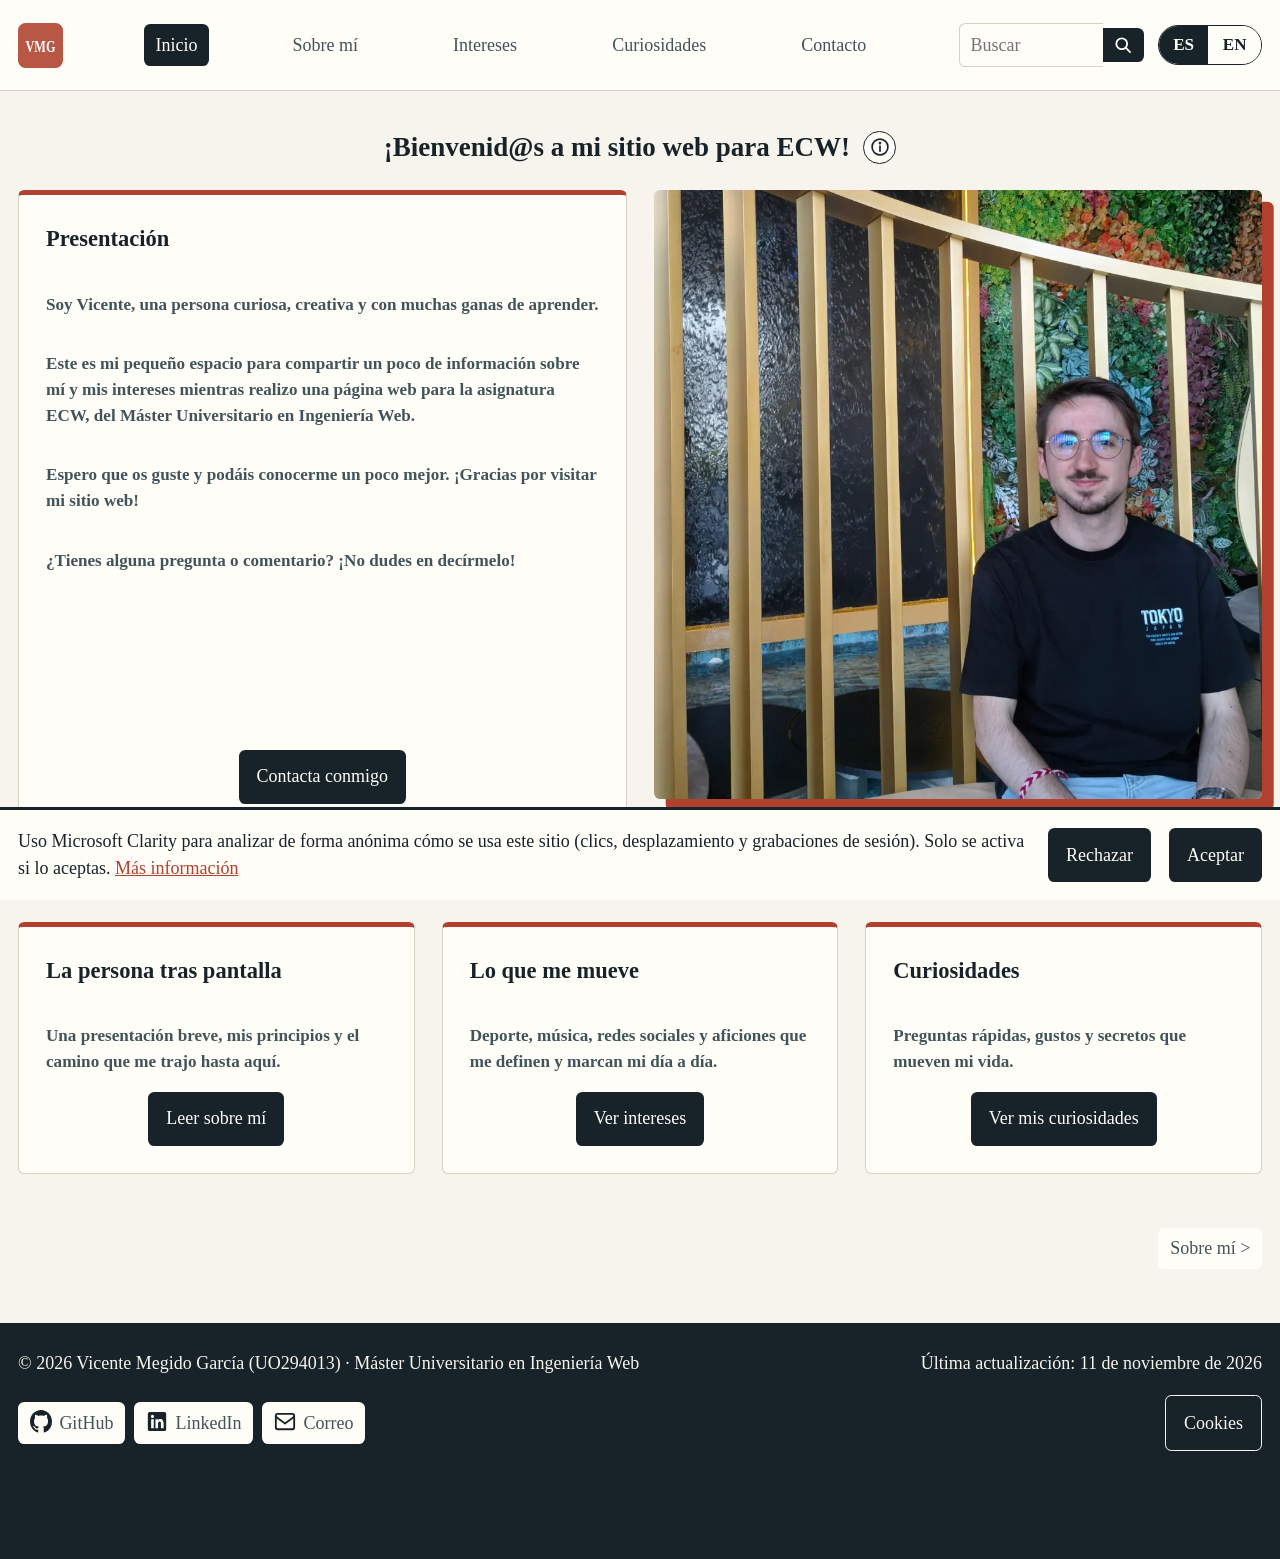
==== commit cdad5306: "Cambios tanda 3" ====
--- a/index.html
+++ b/index.html
@@ -20,13 +20,13 @@
     <body>
         <header data-menu="cerrado">
             <a href="index.html"><img src="multimedia/logo.svg" width="40" height="40" alt="Vicente Megido García - Inicio" data-i18n-alt="menu.logo"></a>
-            <button type="button" aria-expanded="false" aria-label="Menú" data-i18n-aria-label="menu.etiqueta" hidden><img src="multimedia/menu.svg" width="24" height="24" alt=""></button>
+            <button type="button" aria-expanded="false" hidden><img src="multimedia/menu.svg" width="24" height="24" alt=""><span data-i18n="menu.etiqueta">Menú</span></button>
             <nav aria-label="Navegación principal" data-i18n-aria-label="nav.principal">
                 <ul>
                     <li><a href="index.html" aria-current="page" data-i18n="nav.inicio">Inicio</a></li>
                     <li><a href="sobre-mi.html" data-i18n="nav.sobre-mi">Sobre mí</a></li>
                     <li><a href="intereses.html" data-i18n="nav.intereses">Intereses</a></li>
-                    <li><a href="indispensables.html" data-i18n="nav.indispensables">Indispensables</a></li>
+                    <li><a href="curiosidades.html" data-i18n="nav.curiosidades">Curiosidades</a></li>
                     <li><a href="contacto.html" data-i18n="nav.contacto">Contacto</a></li>
                 </ul>
             </nav>
@@ -79,9 +79,9 @@
                     <a href="intereses.html" data-i18n="index.intereses.enlace">Ver intereses</a>
                 </article>
                 <article>
-                    <h2 data-i18n="index.indispensables.titulo">Indispensables</h2>
-                    <p data-i18n="index.indispensables.texto">Una selección de preguntas rápidas, curiosidades y secretos que mueven mi vida.</p>
-                    <a href="indispensables.html" data-i18n="index.indispensables.enlace">Ver mis indispensables</a>
+                    <h2 data-i18n="index.curiosidades.titulo">Curiosidades</h2>
+                    <p data-i18n="index.curiosidades.texto">Una selección de preguntas rápidas, curiosidades y secretos que mueven mi vida.</p>
+                    <a href="curiosidades.html" data-i18n="index.curiosidades.enlace">Ver mis curiosidades</a>
                 </article>
             </section>
             <nav aria-label="Páginas anterior y siguiente" data-i18n-aria-label="nav.paginas">
--- a/estilos/layout.css
+++ b/estilos/layout.css
@@ -37,38 +37,38 @@
     justify-content: space-between;
 }
 
-/* Especificidad 003: logotipo y nombre del sitio */
-body > header > a {
-    display: flex;
-    align-items: center;
-}
-
 /* Especificidad 003: botón que abre y cierra el menú en pantallas pequeñas */
 body > header > button {
     display: inline-flex;
     margin-left: auto;
 }
 
+/* Especificidad 003 */
+body > header nav {
+    flex: 1 1 auto;
+}
+
+/* Especificidad 003 */
+body > header search {
+    flex: 0 1 auto;
+}
+
+/* Especificidad 003: logotipo y nombre del sitio */
+body > header > a {
+    display: flex;
+    align-items: center;
+}
+
 /* Especificidad 013: sin JavaScript el botón no existe y el menú se ve completo */
 body > header > button[hidden] {
     display: none;
 }
 
-/* Especificidad 003 */
-body > header nav {
-    flex: 1 1 auto;
-}
-
 /* Especificidad 004 */
 body > header nav ul {
     display: flex;
     flex-wrap: wrap;
     justify-content: space-evenly;
-}
-
-/* Especificidad 003 */
-body > header search {
-    flex: 0 1 auto;
 }
 
 /* Especificidad 004 */
@@ -290,15 +290,15 @@
         z-index: 1;
     }
 
-    body > header > button {
+    body > header > button:not([hidden]) {
         display: none;
     }
 }
 
 /* Pantallas pequeñas: navegación, buscador e idioma se apilan y se pliegan tras el botón de menú */
 @media (max-width: 47.99rem) {
-    body > header nav,
-    body > header search {
+    body > header > nav,
+    body > header > search {
         flex: 1 1 100%;
     }
 
@@ -318,10 +318,12 @@
     }
 }
 
-/* Especificidad 002 | Aviso de cookies: anclado al borde inferior de la ventana sin tapar el contenido */
+/* Especificidad 002 | Aviso de cookies: fijo en el borde inferior de la ventana */
 body > aside {
-    position: sticky;
+    position: fixed;
+    right: 0;
     bottom: 0;
+    left: 0;
     z-index: 2;
     display: flex;
     flex-wrap: wrap;
--- a/estilos/estilo.css
+++ b/estilos/estilo.css
@@ -1,6 +1,7 @@
 /*
  * Tema común del sitio personal.
  * Paleta: tinta #172329 sobre papel #f7f4ed (contraste aproximado 13:1).
+ * Rojo coral #b2402f: 5,2:1 sobre papel, 5,6:1 sobre blanco y 5,6:1 como fondo de texto blanco (WCAG AA).
  * No se utilizan clases ni identificadores: la cascada parte de HTML5.
 */
 
@@ -10,15 +11,16 @@
     --texto-secundario: #41545a;
     --papel: #f7f4ed;
     --blanco: #fffdf8;
-    --coral: #b75744;
+    --coral: #b2402f;
     --borde: #d8d0c1;
     --espacio: 1.5rem;
     --radio: .35rem;
 }
 
-/* Especificidad 001 */
+/* Especificidad 001 | Tamaño base de 18 px que crece de forma progresiva en monitores grandes (24 px a partir de 2560 px).
+   Si el usuario cambia el tamaño de letra del navegador, el mínimo (1.125rem) lo respeta. */
 html {
-    font-size: 100%;
+    font-size: clamp(1.125rem, .64rem + .54vw, 1.5rem);
 }
 
 /* Especificidad 001 | Solo se anima el desplazamiento si el usuario no pide reducir movimiento */
@@ -61,6 +63,7 @@
 /* Especificidad 003 | Logotipo: enlace a la portada */
 body > header > a {
     background: var(--blanco);
+    color: var(--tinta);
 }
 
 /* Especificidad 004 */
@@ -72,9 +75,13 @@
 
 /* Especificidad 003 | Botón de menú (hamburguesa) */
 body > header > button {
-    padding: .4rem;
+    align-items: center;
+    gap: .5rem;
+    padding: .4rem .75rem .4rem .5rem;
     border: 1px solid var(--tinta);
     background: var(--blanco);
+    color: var(--tinta);
+    font-weight: 700;
 }
 
 /* Especificidad 013 */
@@ -82,6 +89,7 @@
 body > header > button:focus-visible {
     border-color: var(--coral);
     background: var(--papel);
+    color: var(--tinta);
 }
 
 /* Especificidad 004 */
@@ -104,7 +112,7 @@
     padding: .4rem .6rem;
     border-right: 0;
     border-radius: var(--radio) 0 0 var(--radio);
-    font-size: .9rem;
+    font-size: 1rem;
 }
 
 /* Especificidad 014 | El foco del buscador se dibuja alrededor del conjunto campo + lupa, no solo del campo */
@@ -127,13 +135,15 @@
     border: 1px solid var(--tinta);
     border-radius: 99rem;
     background: var(--blanco);
-    font-size: .85rem;
+    color: var(--tinta);
+    font-size: .95rem;
     font-weight: 700;
 }
 
 /* Especificidad 005 */
 body > header fieldset label span {
     padding: .35rem .8rem;
+    background: var(--blanco);
     color: var(--tinta);
     cursor: pointer;
 }
@@ -161,6 +171,7 @@
     border: 1px solid var(--tinta);
     border-radius: 50%;
     background: var(--blanco);
+    color: var(--tinta);
 }
 
 /* Especificidad 013 */
@@ -168,14 +179,16 @@
 main > header > button:focus-visible {
     border-color: var(--coral);
     background: var(--papel);
+    color: var(--tinta);
 }
 
 /* Especificidad 001 | Ventana de ayuda (diálogo nativo) */
 dialog {
     max-width: min(32rem, calc(100% - 2rem));
     padding: var(--espacio);
-    border: 1px solid var(--borde);
-    border-top: .3rem solid var(--coral);
+    border-style: solid;
+    border-width: .3rem 1px 1px;
+    border-color: var(--coral) var(--borde) var(--borde);
     border-radius: var(--radio);
     background: var(--blanco);
     color: var(--tinta);
@@ -184,6 +197,7 @@
 /* Especificidad 011 */
 dialog::backdrop {
     background: rgba(23, 35, 41, .55);
+    color: var(--blanco);
 }
 
 /* Especificidad 002 */
@@ -211,6 +225,7 @@
 /* Especificidad 004 */
 main > section > article > ol p {
     margin: .25rem 0 0;
+    background: var(--blanco);
     color: var(--texto-secundario);
 }
 
@@ -309,7 +324,7 @@
 main > section > article > p {
     color: var(--texto-secundario);
     background: var(--blanco);
-    font-size: .85rem;
+    font-size: .95rem;
     font-weight: 700;
 }
 
@@ -333,6 +348,7 @@
 /* Especificidad 004 */
 main > section > article details > p {
     margin-block: .5rem 0;
+    background: var(--blanco);
     color: var(--texto-secundario);
 }
 
@@ -359,6 +375,7 @@
 /* Especificidad 003 */
 main > section > article dd {
     margin-left: 0;
+    background: var(--blanco);
     color: var(--texto-secundario);
 }
 
@@ -378,7 +395,7 @@
 figcaption {
     margin-top: 1rem;
     margin-bottom: 1.5rem;
-    font-size: .8rem;
+    font-size: .9rem;
 }
 
 /* Especificidad 003 */
@@ -428,7 +445,7 @@
     padding: .25rem .6rem;
     border: 1px solid var(--tinta);
     border-radius: 99rem;
-    font-size: .9rem;
+    font-size: .95rem;
 }
 
 /* Especificidad 003 */
@@ -445,8 +462,15 @@
 /* Especificidad 004 */
 main > section > form > p {
     margin: 0;
+    background: var(--blanco);
     color: var(--texto-secundario);
-    font-size: .9rem;
+    font-size: .95rem;
+}
+
+/* Especificidad 004 | Asterisco de campo obligatorio */
+label > span[aria-hidden="true"] {
+    background: var(--blanco);
+    color: var(--coral);
 }
 
 /* Especificidad 004 | El aviso de envío solo se muestra cuando tiene contenido */
@@ -454,6 +478,7 @@
     padding: .75rem;
     border-left: .3rem solid var(--coral);
     background: var(--papel);
+    color: var(--tinta);
 }
 
 /* Especificidad 014 */
@@ -517,6 +542,11 @@
     color: var(--blanco);
 }
 
+/* Especificidad 011 | En el pie (fondo oscuro) el foco usa el color papel: el coral no llega a 3:1 sobre tinta */
+footer :focus-visible {
+    outline-color: var(--papel);
+}
+
 /* Especificidad 010 */
 :focus-visible {
     outline: .2rem solid var(--coral);
@@ -543,3 +573,36 @@
     background: transparent;
     color: var(--papel);
 }
+
+/* Especificidad 003 | Mientras el aviso de cookies está visible (fijo abajo), el pie deja hueco para no quedar tapado */
+body > aside:not([hidden]) + footer {
+    padding-bottom: 6rem;
+}
+
+/* Pantallas táctiles: botones, interruptor de idioma y desplegables con área de pulsación de al menos 2,75rem */
+@media (pointer: coarse) {
+    body > header > button,
+    main > header > button,
+    body > header search button {
+        min-width: 2.75rem;
+        min-height: 2.75rem;
+    }
+
+    body > header fieldset label > span {
+        padding: .6rem 1rem;
+    }
+
+    main > section > article summary {
+        padding-block: .5rem;
+    }
+
+    footer nav a {
+        padding: .65rem .85rem;
+    }
+}
+
+@media (max-width: 47.99rem) {
+    body > aside:not([hidden]) ~ footer {
+        padding-bottom: 14rem;
+    }
+}
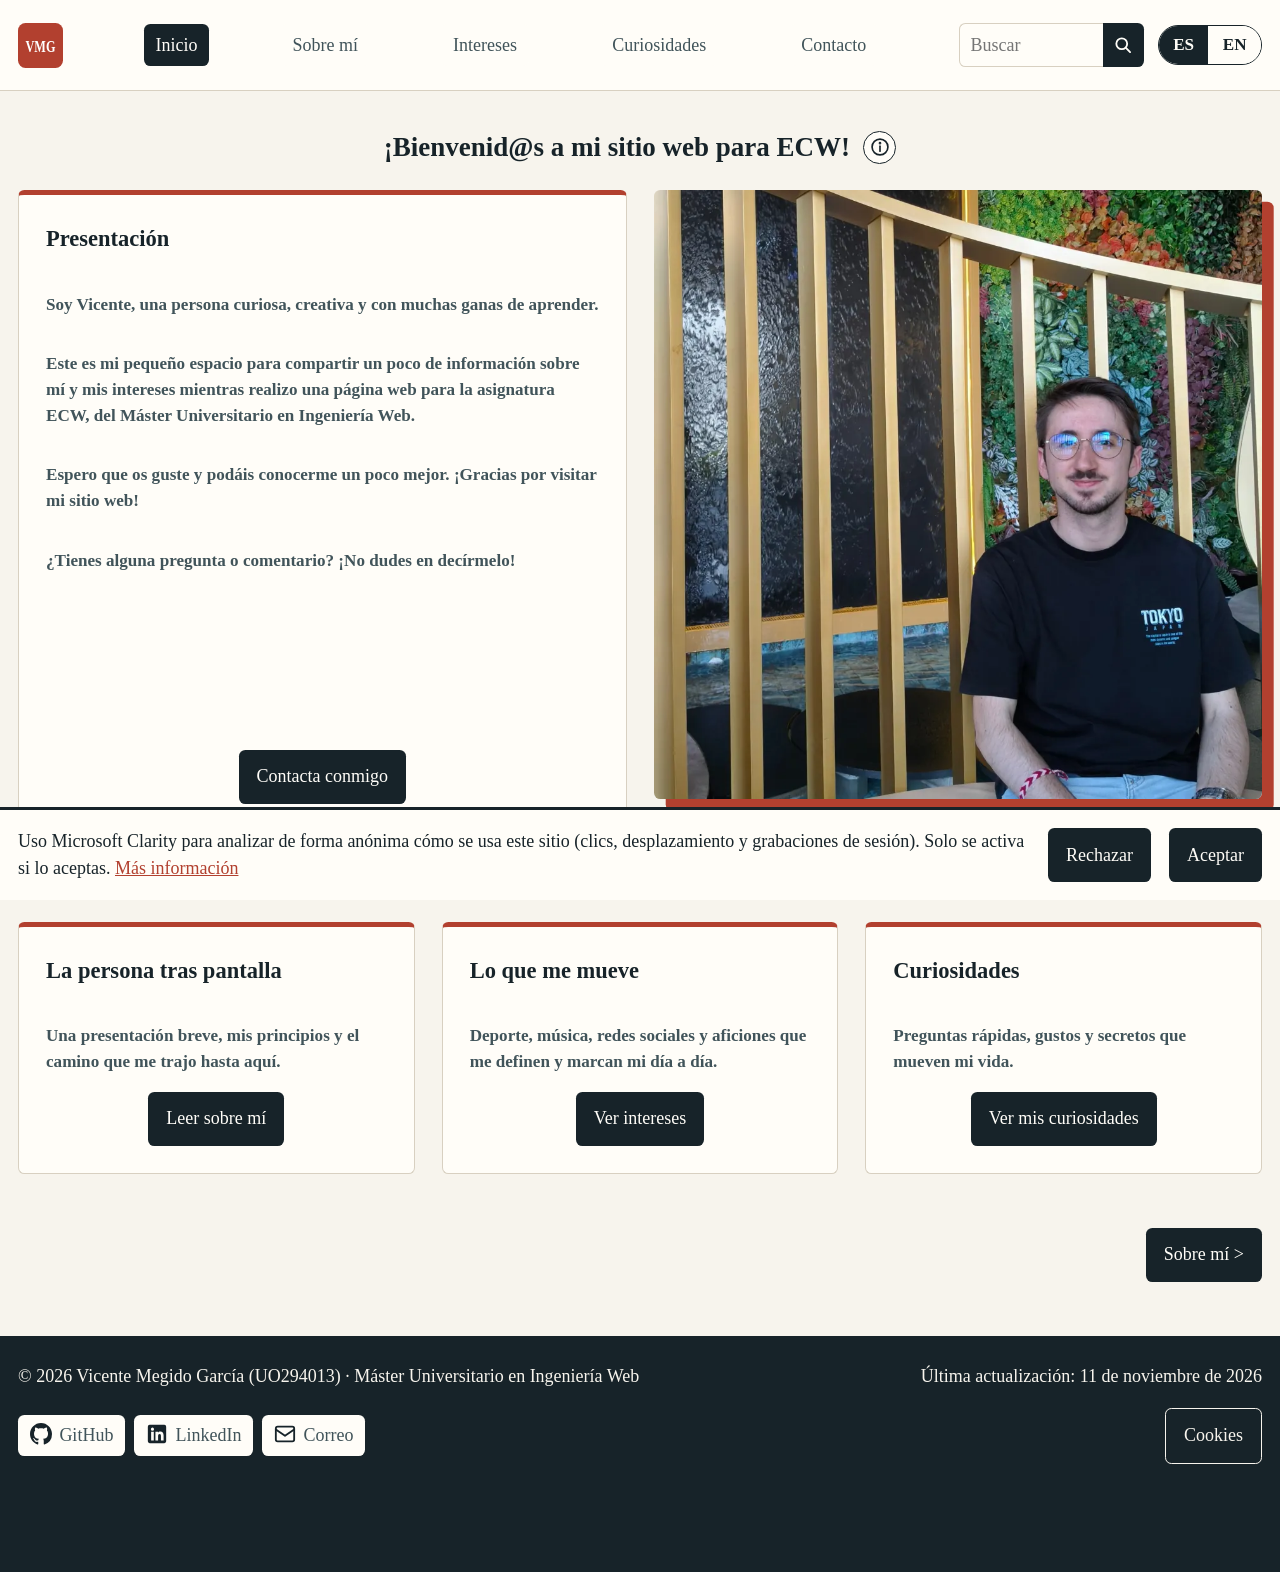
==== commit faf00c7c: "más cambios tanda 3" ====
--- a/index.html
+++ b/index.html
@@ -36,7 +36,8 @@
                     <button type="submit" aria-label="Buscar" data-i18n-aria-label="buscar.boton"><img src="multimedia/buscar.svg" width="20" height="20" alt=""></button>
                 </form>
             </search>
-            <fieldset aria-label="Idioma" data-i18n-aria-label="idioma.etiqueta" hidden>
+            <fieldset hidden>
+                <legend data-i18n="idioma.etiqueta">Idioma</legend>
                 <label><input type="radio" name="idioma" value="es" aria-label="Español" checked><span>ES</span></label>
                 <label><input type="radio" name="idioma" value="en" aria-label="English"><span>EN</span></label>
             </fieldset>
--- a/estilos/layout.css
+++ b/estilos/layout.css
@@ -14,7 +14,7 @@
 
 /* Especificidad 001 */
 html {
-    min-width: 20rem;
+    min-width: min(20rem, 100%);
 }
 
 /* Especificidad 001 */
@@ -51,6 +51,11 @@
 /* Especificidad 003 */
 body > header search {
     flex: 0 1 auto;
+}
+
+/* Especificidad 004 | La lupa ocupa toda la altura del campo de búsqueda */
+body > header search button {
+    align-self: stretch;
 }
 
 /* Especificidad 003: logotipo y nombre del sitio */
--- a/estilos/estilo.css
+++ b/estilos/estilo.css
@@ -17,10 +17,10 @@
     --radio: .35rem;
 }
 
-/* Especificidad 001 | Tamaño base de 18 px que crece de forma progresiva en monitores grandes (24 px a partir de 2560 px).
+/* Especificidad 001 | Tamaño base de 18 px que crece muy poco en monitores grandes (21 px a partir de 2560 px).
    Si el usuario cambia el tamaño de letra del navegador, el mínimo (1.125rem) lo respeta. */
 html {
-    font-size: clamp(1.125rem, .64rem + .54vw, 1.5rem);
+    font-size: clamp(1.125rem, .884rem + .268vw, 1.3125rem);
 }
 
 /* Especificidad 001 | Solo se anima el desplazamiento si el usuario no pide reducir movimiento */
@@ -138,6 +138,16 @@
     color: var(--tinta);
     font-size: .95rem;
     font-weight: 700;
+}
+
+/* Especificidad 004 | Leyenda del grupo de idioma: la leen los lectores de pantalla pero no se ve */
+body > header fieldset legend {
+    position: absolute;
+    width: 1px;
+    height: 1px;
+    overflow: hidden;
+    clip-path: inset(50%);
+    white-space: nowrap;
 }
 
 /* Especificidad 005 */
@@ -315,6 +325,20 @@
     content: "\00a0>";
 }
 
+/* Especificidad 003 | Enlaces anterior/siguiente con el mismo aspecto que los botones del resto del sitio */
+main > nav a {
+    padding: .75rem 1rem;
+    background: var(--tinta);
+    color: var(--blanco);
+}
+
+/* Especificidad 013 */
+main > nav a:hover,
+main > nav a:focus-visible {
+    background: var(--coral);
+    color: var(--blanco);
+}
+
 /* Especificidad 004 */
 main > section > article > a {
     margin-top: auto;
@@ -508,6 +532,14 @@
     resize: vertical;
 }
 
+/* Especificidad 006 | Enlaces sueltos (correos, perfiles y resultados de búsqueda) con una altura mínima de 24 px */
+main > section > article > p > a,
+main > section > article dd > a,
+main > section > article > ol > li > a {
+    display: inline-block;
+    padding-block: .2rem;
+}
+
 /* Especificidad 002 | Icono decorativo delante del texto del enlace */
 a > img {
     margin-right: .4rem;
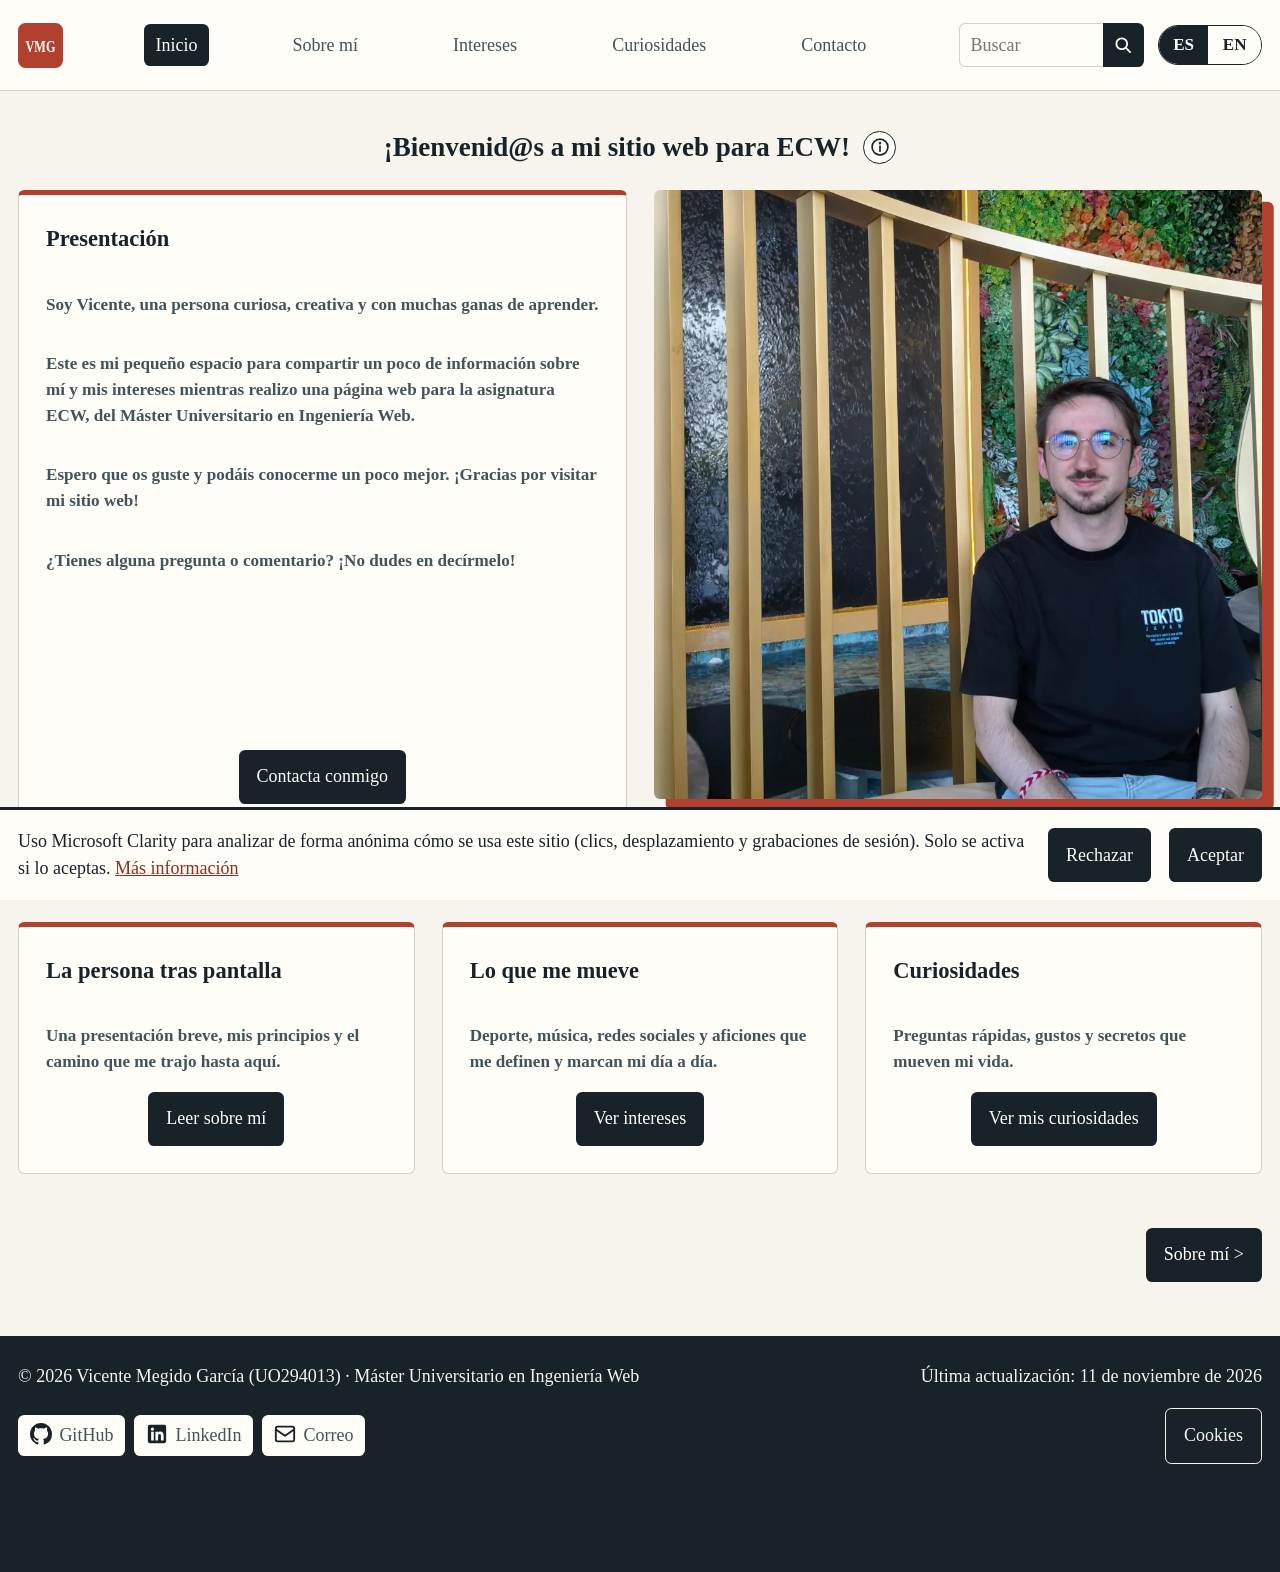
==== commit 2ec2a356: "arreglos TAW" ====
--- a/index.html
+++ b/index.html
@@ -32,14 +32,14 @@
             </nav>
             <search>
                 <form action="buscar.html">
-                    <input type="search" name="q" required placeholder="Buscar" aria-label="Buscar" data-i18n-placeholder="buscar.placeholder" data-i18n-aria-label="buscar.placeholder">
+                    <input type="search" name="q" required placeholder="Buscar" title="Buscar" aria-label="Buscar" data-i18n-placeholder="buscar.placeholder" data-i18n-title="buscar.placeholder" data-i18n-aria-label="buscar.placeholder">
                     <button type="submit" aria-label="Buscar" data-i18n-aria-label="buscar.boton"><img src="multimedia/buscar.svg" width="20" height="20" alt=""></button>
                 </form>
             </search>
             <fieldset hidden>
                 <legend data-i18n="idioma.etiqueta">Idioma</legend>
-                <label><input type="radio" name="idioma" value="es" aria-label="Español" checked><span>ES</span></label>
-                <label><input type="radio" name="idioma" value="en" aria-label="English"><span>EN</span></label>
+                <label><input type="radio" name="idioma" value="es" title="Español" aria-label="Español" checked><span>ES</span></label>
+                <label><input type="radio" name="idioma" value="en" title="English" aria-label="English"><span>EN</span></label>
             </fieldset>
         </header>
         <main>
@@ -50,7 +50,7 @@
                     <h2 data-i18n="ayuda.titulo">Ayuda</h2>
                     <p data-i18n="ayuda.index">Esta es la portada. Desde aquí puedes leer una breve presentación y entrar en cada sección con las tarjetas o con el menú superior.</p>
                     <form method="dialog">
-                        <button data-i18n="ayuda.cerrar">Cerrar</button>
+                        <button type="submit" data-i18n="ayuda.cerrar">Cerrar</button>
                     </form>
                 </dialog>
             </header>
--- a/estilos/estilo.css
+++ b/estilos/estilo.css
@@ -1,7 +1,8 @@
 /*
  * Tema común del sitio personal.
  * Paleta: tinta #172329 sobre papel #f7f4ed (contraste aproximado 13:1).
- * Rojo coral #b2402f: 5,2:1 sobre papel, 5,6:1 sobre blanco y 5,6:1 como fondo de texto blanco (WCAG AA).
+ * Rojo coral #b2402f: 5,2:1 sobre papel, 5,6:1 sobre blanco y 5,6:1 como fondo de texto blanco (WCAG AA); se usa en bordes, fondos y focos.
+ * Rojo para texto #942b1d: 7,9:1 sobre blanco y 7,3:1 sobre papel (WCAG AAA); se usa en enlaces y en el asterisco de campo obligatorio.
  * No se utilizan clases ni identificadores: la cascada parte de HTML5.
 */
 
@@ -12,6 +13,7 @@
     --papel: #f7f4ed;
     --blanco: #fffdf8;
     --coral: #b2402f;
+    --coral-texto: #942b1d;
     --borde: #d8d0c1;
     --espacio: 1.5rem;
     --radio: .35rem;
@@ -41,7 +43,7 @@
 
 /* Especificidad 001 */
 a {
-    color: var(--coral);
+    color: var(--coral-texto);
     background: var(--blanco);
 }
 
@@ -494,7 +496,7 @@
 /* Especificidad 004 | Asterisco de campo obligatorio */
 label > span[aria-hidden="true"] {
     background: var(--blanco);
-    color: var(--coral);
+    color: var(--coral-texto);
 }
 
 /* Especificidad 004 | El aviso de envío solo se muestra cuando tiene contenido */
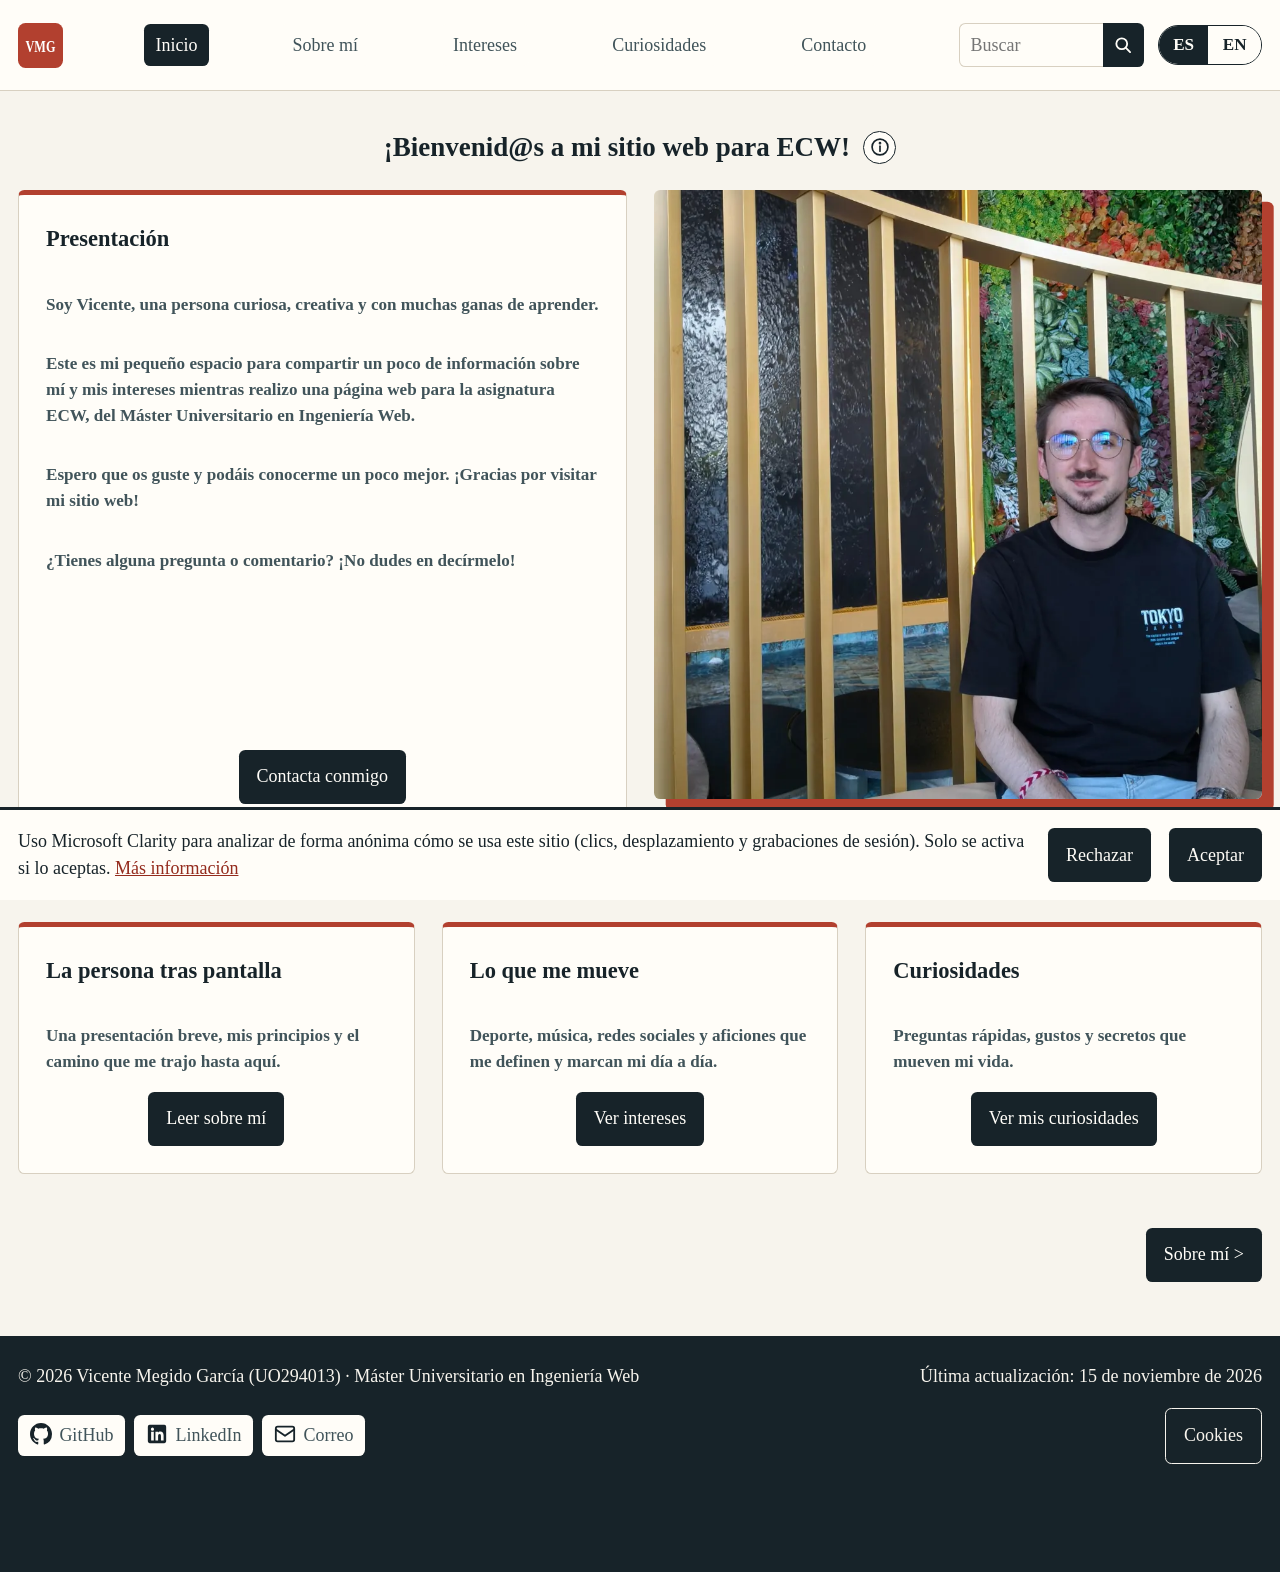
==== commit e2909527: "fecha ult actualizacion" ====
--- a/index.html
+++ b/index.html
@@ -91,7 +91,7 @@
         </main>
         <footer>
             <p data-i18n="pie.copyright">© 2026 Vicente Megido García (UO294013) · Máster Universitario en Ingeniería Web</p>
-            <p><span data-i18n="pie.actualizacion">Última actualización:</span> <time datetime="2026-11-11">11 de noviembre de 2026</time></p>
+            <p><span data-i18n="pie.actualizacion">Última actualización:</span> <time datetime="2026-11-15">15 de noviembre de 2026</time></p>
             <nav aria-label="Redes sociales y correo" data-i18n-aria-label="pie.redes">
                 <ul>
                     <li><a href="https://github.com/VicenteMG04" target="_blank" rel="noopener noreferrer"><img src="multimedia/github.svg" width="20" height="20" alt="">GitHub</a></li>
